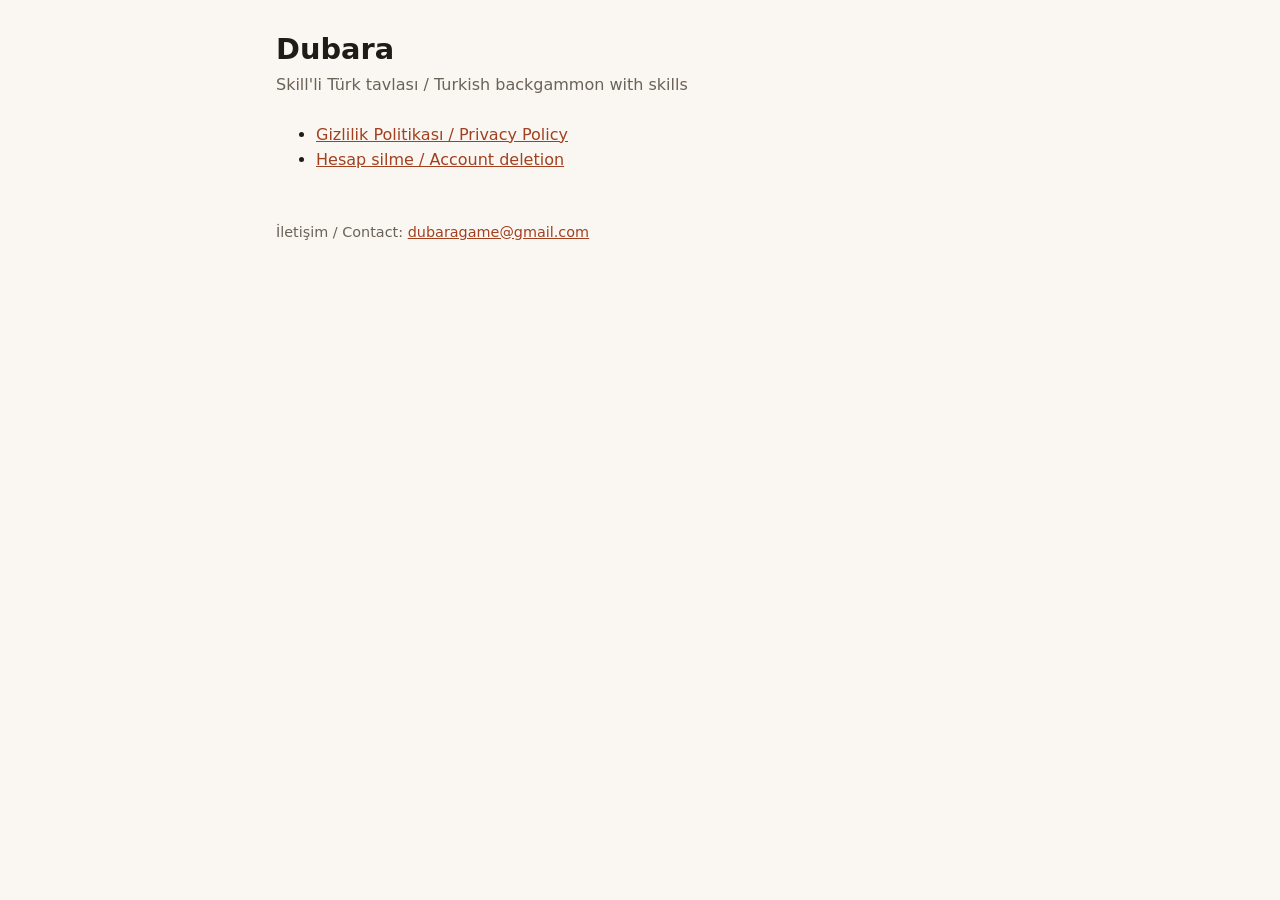
==== index.html @ 26ee56ea "Gizlilik politikası ve hesap silme sayfaları Kaynak: skillli-tavla deposu, docs/yayin/site/  Co-Auth" ====
<!doctype html>
<html lang="tr">
<head>
<meta charset="utf-8">
<meta name="viewport" content="width=device-width, initial-scale=1">
<title>Dubara</title>
<link rel="stylesheet" href="stil.css">
</head>
<body>
<main>
<h1>Dubara</h1>
<p class="tarih">Skill'li Türk tavlası / Turkish backgammon with skills</p>
<ul>
  <li><a href="gizlilik/">Gizlilik Politikası / Privacy Policy</a></li>
  <li><a href="hesap-silme/">Hesap silme / Account deletion</a></li>
</ul>
<footer>İletişim / Contact: <a href="mailto:dubaragame@gmail.com">dubaragame@gmail.com</a></footer>
</main>
</body>
</html>
---- stil.css ----
:root {
  --zemin: #faf7f2;
  --metin: #1f1b16;
  --soluk: #6b6258;
  --cizgi: #e3dbcf;
  --vurgu: #a2401f;
  --tablo: #f2ece3;
}
@media (prefers-color-scheme: dark) {
  :root {
    --zemin: #171411;
    --metin: #ece6dd;
    --soluk: #a89f94;
    --cizgi: #3a332c;
    --vurgu: #e58a62;
    --tablo: #221d18;
  }
}
* { box-sizing: border-box; }
body {
  margin: 0;
  background: var(--zemin);
  color: var(--metin);
  font: 16px/1.6 system-ui, -apple-system, "Segoe UI", Roboto, sans-serif;
}
main { max-width: 760px; margin: 0 auto; padding: 32px 16px 64px; }
h1 { font-size: 1.8rem; line-height: 1.25; margin: 0 0 4px; }
h2 { font-size: 1.15rem; margin: 2em 0 0.5em; }
p, li { overflow-wrap: anywhere; }
a { color: var(--vurgu); }
.tarih { color: var(--soluk); margin: 0 0 24px; }
.dil { display: flex; gap: 12px; margin-bottom: 24px; font-size: 0.95rem; }
.tablo { overflow-x: auto; }
table { border-collapse: collapse; width: 100%; font-size: 0.95rem; }
th, td { text-align: left; vertical-align: top; padding: 8px 10px; border-bottom: 1px solid var(--cizgi); }
th { background: var(--tablo); }
hr { border: 0; border-top: 1px solid var(--cizgi); margin: 56px 0; }
footer { color: var(--soluk); font-size: 0.9rem; margin-top: 48px; }
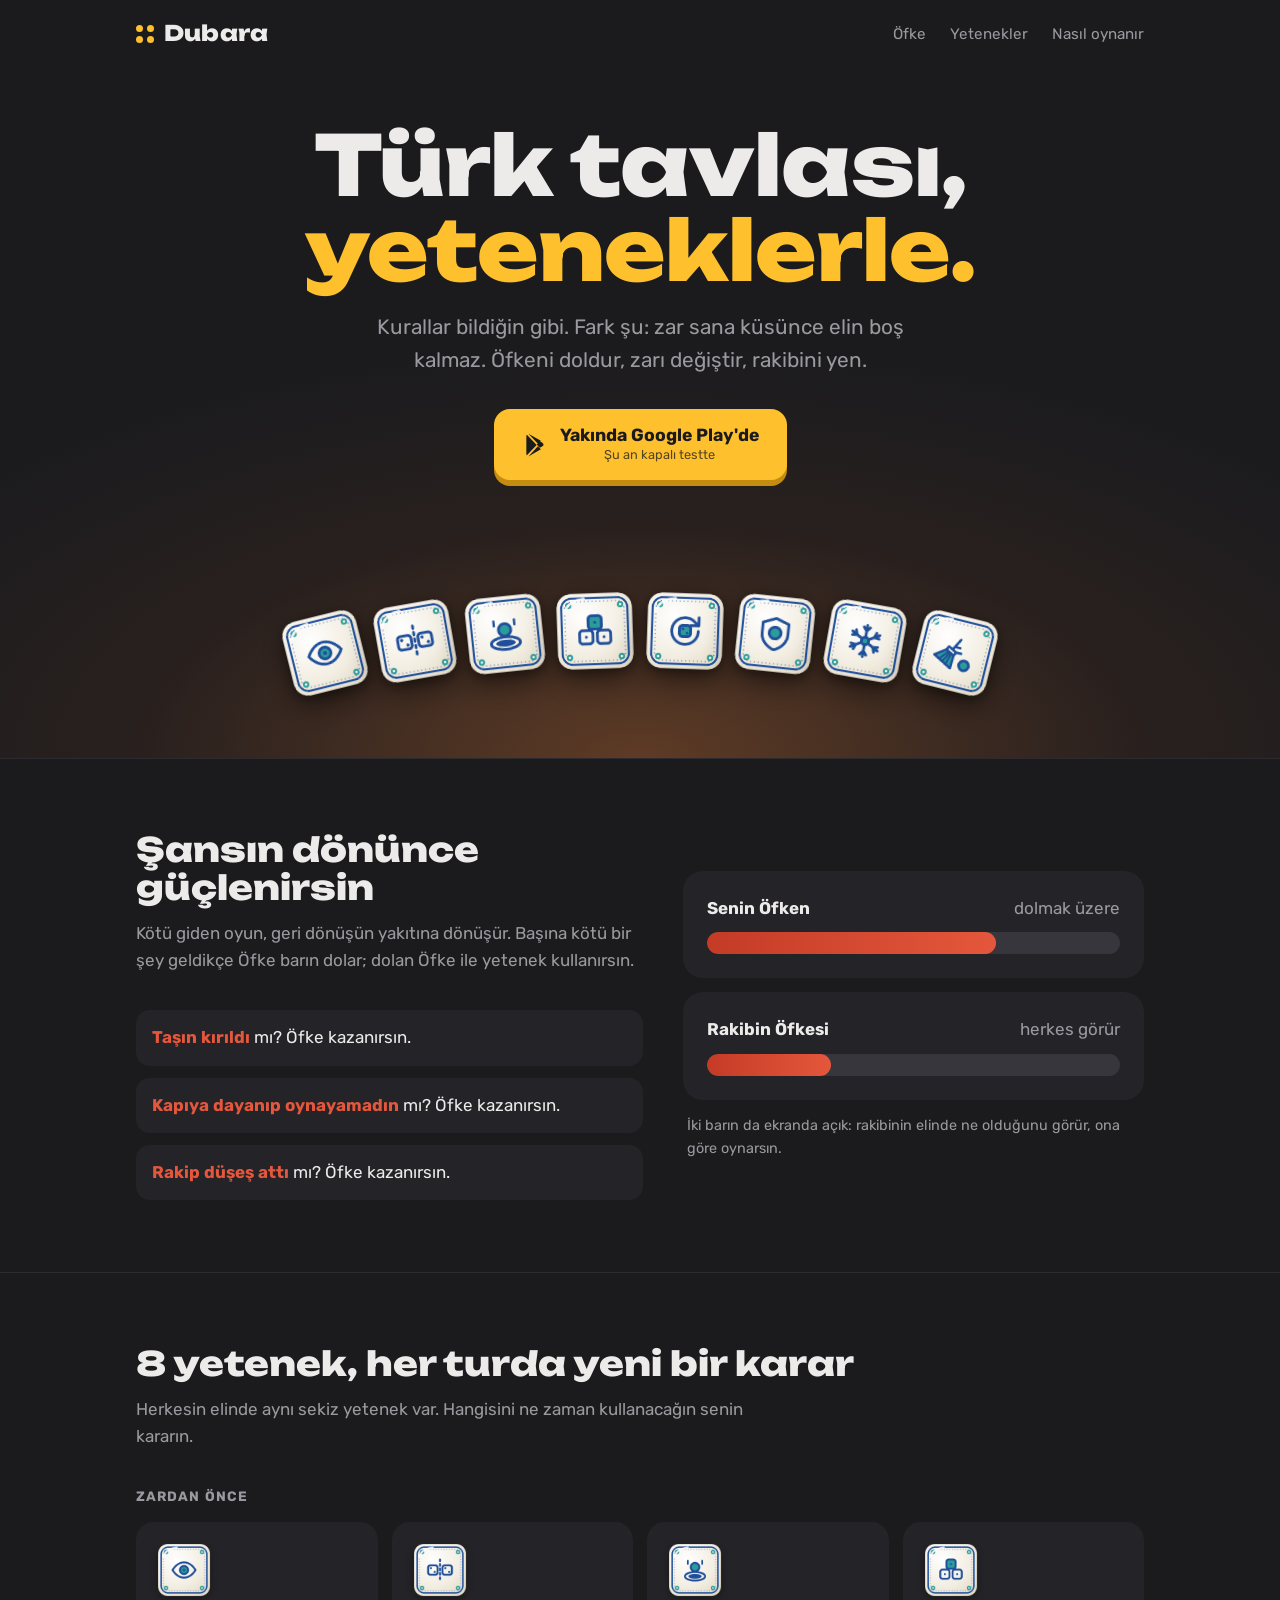
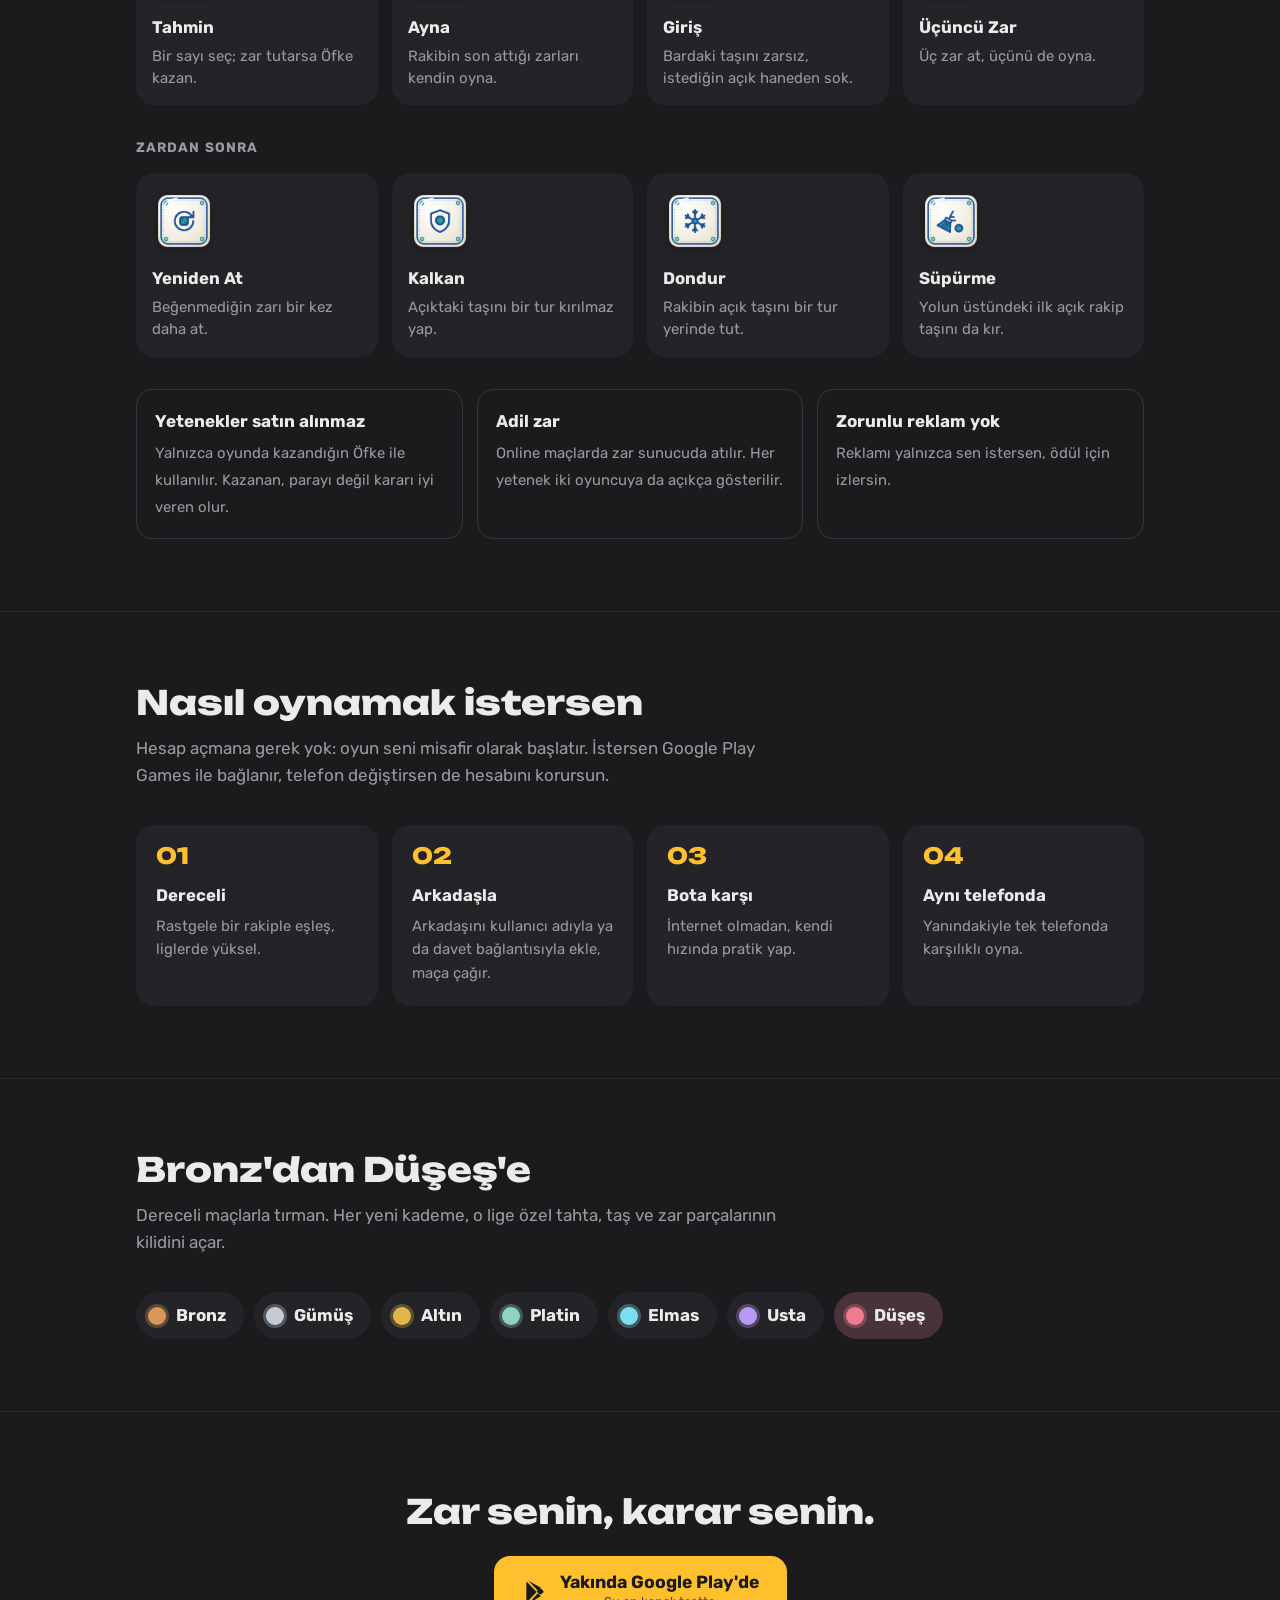
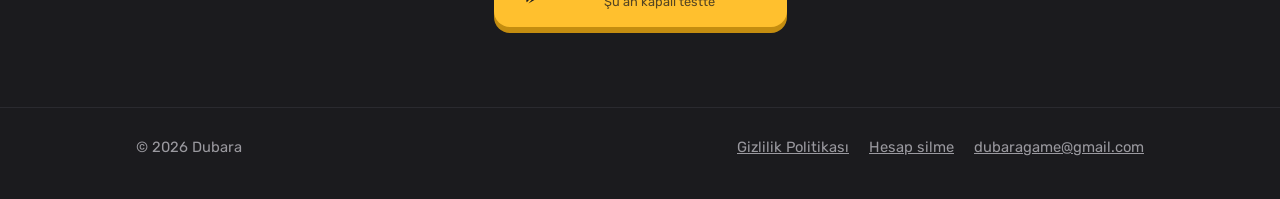
==== commit c53edad9: "Tanıtım sayfası; gizlilik politikası 31 Ekim güncellemesi Co-Authored-By: Claude Opus 5.5 <noreply@a" ====
--- a/index.html
+++ b/index.html
@@ -3,18 +3,158 @@
 <head>
 <meta charset="utf-8">
 <meta name="viewport" content="width=device-width, initial-scale=1">
-<title>Dubara</title>
-<link rel="stylesheet" href="stil.css">
+<title>Dubara: Yetenekli Tavla</title>
+<meta name="description" content="Klasik Türk tavlası, yeteneklerle. Öfkeni doldur, zarı değiştir, rakibini yen. Online Dereceli maçlar, arkadaşla, bota karşı ve aynı telefonda.">
+<meta name="theme-color" content="#1b1b1e">
+<meta property="og:type" content="website">
+<meta property="og:site_name" content="Dubara">
+<meta property="og:title" content="Dubara: Yetenekli Tavla">
+<meta property="og:description" content="Klasik Türk tavlası, yeteneklerle. Öfkeni doldur, zarı değiştir, rakibini yen.">
+<meta property="og:url" content="https://dubaragame.com/">
+<meta property="og:locale" content="tr_TR">
+<link rel="canonical" href="https://dubaragame.com/">
+<link rel="preload" href="yazi/Unbounded-ExtraBold.woff" as="font" type="font/woff" crossorigin>
+<link rel="stylesheet" href="ana.css">
 </head>
 <body>
+
+<header class="kap ust">
+  <a class="marka" href="/"><span class="zar-isareti" aria-hidden="true"><i></i><i></i><i></i><i></i></span>Dubara</a>
+  <nav>
+    <a href="#ofke">Öfke</a>
+    <a href="#yetenekler">Yetenekler</a>
+    <a href="#modlar">Nasıl oynanır</a>
+  </nav>
+</header>
+
 <main>
-<h1>Dubara</h1>
-<p class="tarih">Skill'li Türk tavlası / Turkish backgammon with skills</p>
-<ul>
-  <li><a href="gizlilik/">Gizlilik Politikası / Privacy Policy</a></li>
-  <li><a href="hesap-silme/">Hesap silme / Account deletion</a></li>
-</ul>
-<footer>İletişim / Contact: <a href="mailto:dubaragame@gmail.com">dubaragame@gmail.com</a></footer>
+
+<section class="giris">
+  <div class="kap">
+    <h1>Türk tavlası,<br><span>yeteneklerle.</span></h1>
+    <p class="alt">Kurallar bildiğin gibi. Fark şu: zar sana küsünce elin boş kalmaz. Öfkeni doldur, zarı değiştir, rakibini yen.</p>
+    <a class="play" aria-disabled="true">
+      <svg class="ok" viewBox="0 0 24 24" aria-hidden="true"><path fill="currentColor" d="M4.5 2.6c-.3.3-.5.8-.5 1.4v16c0 .6.2 1.1.5 1.4l9-9.4-9-9.4zm10.2 10.6 2.7 2.8-11.5 6.5 8.8-9.3zm4.5-2.6c.9.5.9 1.9 0 2.4l-2.6 1.5-3-3 3-3 2.6 1.6v.5zM5.9 1.5l11.5 6.5-2.7 2.8-8.8-9.3z"/></svg>
+      <span>Yakında Google Play'de<small>Şu an kapalı testte</small></span>
+    </a>
+    <div class="kartlar" aria-hidden="true">
+      <img src="img/yetenek/guess.png" alt="">
+      <img src="img/yetenek/mirror.png" alt="">
+      <img src="img/yetenek/entry.png" alt="">
+      <img src="img/yetenek/thirdDie.png" alt="">
+      <img src="img/yetenek/reroll.png" alt="">
+      <img src="img/yetenek/shield.png" alt="">
+      <img src="img/yetenek/freeze.png" alt="">
+      <img src="img/yetenek/sweep.png" alt="">
+    </div>
+  </div>
+</section>
+
+<section class="bolum" id="ofke">
+  <div class="kap ofke">
+    <div>
+      <h2>Şansın dönünce güçlenirsin</h2>
+      <p class="aciklama">Kötü giden oyun, geri dönüşün yakıtına dönüşür. Başına kötü bir şey geldikçe Öfke barın dolar; dolan Öfke ile yetenek kullanırsın.</p>
+      <ul>
+        <li><b>Taşın kırıldı</b> mı? Öfke kazanırsın.</li>
+        <li><b>Kapıya dayanıp oynayamadın</b> mı? Öfke kazanırsın.</li>
+        <li><b>Rakip düşeş attı</b> mı? Öfke kazanırsın.</li>
+      </ul>
+    </div>
+    <div>
+      <div class="bar-kutu">
+        <div class="bar-etiket"><span>Senin Öfken</span><span>dolmak üzere</span></div>
+        <div class="bar"><i></i></div>
+      </div>
+      <div class="bar-kutu rakip">
+        <div class="bar-etiket"><span>Rakibin Öfkesi</span><span>herkes görür</span></div>
+        <div class="bar"><i></i></div>
+      </div>
+      <p class="bar-not">İki barın da ekranda açık: rakibinin elinde ne olduğunu görür, ona göre oynarsın.</p>
+    </div>
+  </div>
+</section>
+
+<section class="bolum" id="yetenekler">
+  <div class="kap">
+    <h2>8 yetenek, her turda yeni bir karar</h2>
+    <p class="aciklama">Herkesin elinde aynı sekiz yetenek var. Hangisini ne zaman kullanacağın senin kararın.</p>
+
+    <p class="grup-baslik">Zardan önce</p>
+    <div class="yetenekler">
+      <div class="yetenek"><img src="img/yetenek/guess.png" alt=""><h3>Tahmin</h3><p>Bir sayı seç; zar tutarsa Öfke kazan.</p></div>
+      <div class="yetenek"><img src="img/yetenek/mirror.png" alt=""><h3>Ayna</h3><p>Rakibin son attığı zarları kendin oyna.</p></div>
+      <div class="yetenek"><img src="img/yetenek/entry.png" alt=""><h3>Giriş</h3><p>Bardaki taşını zarsız, istediğin açık haneden sok.</p></div>
+      <div class="yetenek"><img src="img/yetenek/thirdDie.png" alt=""><h3>Üçüncü Zar</h3><p>Üç zar at, üçünü de oyna.</p></div>
+    </div>
+
+    <p class="grup-baslik">Zardan sonra</p>
+    <div class="yetenekler">
+      <div class="yetenek"><img src="img/yetenek/reroll.png" alt=""><h3>Yeniden At</h3><p>Beğenmediğin zarı bir kez daha at.</p></div>
+      <div class="yetenek"><img src="img/yetenek/shield.png" alt=""><h3>Kalkan</h3><p>Açıktaki taşını bir tur kırılmaz yap.</p></div>
+      <div class="yetenek"><img src="img/yetenek/freeze.png" alt=""><h3>Dondur</h3><p>Rakibin açık taşını bir tur yerinde tut.</p></div>
+      <div class="yetenek"><img src="img/yetenek/sweep.png" alt=""><h3>Süpürme</h3><p>Yolun üstündeki ilk açık rakip taşını da kır.</p></div>
+    </div>
+
+    <div class="adil">
+      <div><b>Yetenekler satın alınmaz</b><span>Yalnızca oyunda kazandığın Öfke ile kullanılır. Kazanan, parayı değil kararı iyi veren olur.</span></div>
+      <div><b>Adil zar</b><span>Online maçlarda zar sunucuda atılır. Her yetenek iki oyuncuya da açıkça gösterilir.</span></div>
+      <div><b>Zorunlu reklam yok</b><span>Reklamı yalnızca sen istersen, ödül için izlersin.</span></div>
+    </div>
+  </div>
+</section>
+
+<section class="bolum" id="modlar">
+  <div class="kap">
+    <h2>Nasıl oynamak istersen</h2>
+    <p class="aciklama">Hesap açmana gerek yok: oyun seni misafir olarak başlatır. İstersen Google Play Games ile bağlanır, telefon değiştirsen de hesabını korursun.</p>
+    <div class="modlar">
+      <div class="mod"><div class="sembol">01</div><h3>Dereceli</h3><p>Rastgele bir rakiple eşleş, liglerde yüksel.</p></div>
+      <div class="mod"><div class="sembol">02</div><h3>Arkadaşla</h3><p>Arkadaşını kullanıcı adıyla ya da davet bağlantısıyla ekle, maça çağır.</p></div>
+      <div class="mod"><div class="sembol">03</div><h3>Bota karşı</h3><p>İnternet olmadan, kendi hızında pratik yap.</p></div>
+      <div class="mod"><div class="sembol">04</div><h3>Aynı telefonda</h3><p>Yanındakiyle tek telefonda karşılıklı oyna.</p></div>
+    </div>
+  </div>
+</section>
+
+<section class="bolum" id="ligler">
+  <div class="kap">
+    <h2>Bronz'dan Düşeş'e</h2>
+    <p class="aciklama">Dereceli maçlarla tırman. Her yeni kademe, o lige özel tahta, taş ve zar parçalarının kilidini açar.</p>
+    <div class="ligler">
+      <span class="lig" style="--c:#d9955a"><i></i>Bronz</span>
+      <span class="lig" style="--c:#c3ccd6"><i></i>Gümüş</span>
+      <span class="lig" style="--c:#e2b54a"><i></i>Altın</span>
+      <span class="lig" style="--c:#8fd3c0"><i></i>Platin</span>
+      <span class="lig" style="--c:#7fdcf0"><i></i>Elmas</span>
+      <span class="lig" style="--c:#b99af2"><i></i>Usta</span>
+      <span class="lig zirve" style="--c:#f07a8e"><i></i>Düşeş</span>
+    </div>
+  </div>
+</section>
+
+<section class="son">
+  <div class="kap">
+    <h2>Zar senin, karar senin.</h2>
+    <a class="play" aria-disabled="true">
+      <svg class="ok" viewBox="0 0 24 24" aria-hidden="true"><path fill="currentColor" d="M4.5 2.6c-.3.3-.5.8-.5 1.4v16c0 .6.2 1.1.5 1.4l9-9.4-9-9.4zm10.2 10.6 2.7 2.8-11.5 6.5 8.8-9.3zm4.5-2.6c.9.5.9 1.9 0 2.4l-2.6 1.5-3-3 3-3 2.6 1.6v.5zM5.9 1.5l11.5 6.5-2.7 2.8-8.8-9.3z"/></svg>
+      <span>Yakında Google Play'de<small>Şu an kapalı testte</small></span>
+    </a>
+  </div>
+</section>
+
 </main>
+
+<footer class="alt-bilgi">
+  <div class="kap">
+    <span>© 2026 Dubara</span>
+    <nav>
+      <a href="gizlilik/">Gizlilik Politikası</a>
+      <a href="hesap-silme/">Hesap silme</a>
+      <a href="mailto:dubaragame@gmail.com">dubaragame@gmail.com</a>
+    </nav>
+  </div>
+</footer>
+
 </body>
 </html>
--- a/ana.css
+++ b/ana.css
@@ -0,0 +1,167 @@
+/* Tanıtım sayfası. Renkler oyunun koyu temasından (client/Assets/Scripts/View/Theme.cs). */
+@font-face { font-family: "Rubik"; src: url("yazi/Rubik-Regular.woff") format("woff"); font-weight: 400; font-display: swap; }
+@font-face { font-family: "Rubik"; src: url("yazi/Rubik-Bold.woff") format("woff"); font-weight: 700; font-display: swap; }
+@font-face { font-family: "Unbounded"; src: url("yazi/Unbounded-ExtraBold.woff") format("woff"); font-weight: 800; font-display: swap; }
+
+:root {
+  --zemin: #1b1b1e;
+  --panel: #242428;
+  --panel-ust: #2e2e33;
+  --metin: #ecebea;
+  --soluk: #9a999f;
+  --sari: #ffc02e;
+  --sari-koyu: #1b1b1e;
+  --ofke: #e4573c;
+  --ofke-sicak: #c43b26;
+  --ofke-bos: #36363c;
+  --halka: #2fb0aa;
+  --masa: #6b3a1f;
+  color-scheme: dark;
+}
+
+* { box-sizing: border-box; }
+html { -webkit-text-size-adjust: 100%; }
+body {
+  margin: 0;
+  background: var(--zemin);
+  color: var(--metin);
+  font: 17px/1.6 "Rubik", system-ui, -apple-system, "Segoe UI", Roboto, sans-serif;
+}
+img { max-width: 100%; display: block; }
+a { color: var(--sari); }
+
+.kap { max-width: 1040px; margin: 0 auto; padding: 0 16px; }
+
+/* Üst şerit */
+.ust { display: flex; align-items: center; justify-content: space-between; padding-top: 20px; padding-bottom: 20px; }
+.marka { display: flex; align-items: center; gap: 10px; color: var(--metin); text-decoration: none;
+  font: 800 1.35rem/1 "Unbounded", sans-serif; letter-spacing: 0.01em; }
+.zar-isareti { display: grid; grid-template-columns: repeat(2, 7px); gap: 4px; }
+.zar-isareti i { width: 7px; height: 7px; border-radius: 50%; background: var(--sari); }
+.ust nav a { color: var(--soluk); text-decoration: none; font-size: 0.95rem; margin-left: 20px; }
+.ust nav a:hover { color: var(--metin); }
+
+/* Giriş */
+.giris {
+  position: relative;
+  padding: 56px 0 72px;
+  text-align: center;
+  overflow: hidden;
+}
+.giris::before {
+  content: "";
+  position: absolute; inset: auto -20% -60% -20%; height: 120%;
+  background: radial-gradient(closest-side, rgba(176, 98, 46, 0.45), rgba(107, 58, 31, 0.18) 55%, transparent);
+  pointer-events: none;
+}
+.giris > * { position: relative; }
+.giris h1 {
+  font: 800 clamp(2.6rem, 9vw, 5.2rem)/1.02 "Unbounded", sans-serif;
+  margin: 0 0 18px;
+  letter-spacing: -0.01em;
+}
+.giris h1 span { color: var(--sari); }
+.giris .alt { font-size: clamp(1.05rem, 2.6vw, 1.3rem); color: var(--soluk); max-width: 560px; margin: 0 auto 32px; }
+
+.play {
+  display: inline-flex; align-items: center; gap: 12px;
+  background: var(--sari); color: var(--sari-koyu);
+  font: 700 1.1rem/1 "Rubik", sans-serif;
+  padding: 18px 28px; border-radius: 16px;
+  text-decoration: none;
+  box-shadow: 0 6px 0 #c48d10;
+}
+.play[aria-disabled="true"] { cursor: default; }
+.play small { display: block; font-weight: 400; font-size: 0.8rem; opacity: 0.75; margin-top: 4px; }
+.play .ok { width: 26px; height: 26px; flex: none; }
+
+.kartlar {
+  display: flex; justify-content: center; align-items: flex-end;
+  margin: 56px auto 0; max-width: 820px; height: 150px;
+}
+.kartlar img {
+  width: 110px; margin: 0 -10px;
+  filter: drop-shadow(0 10px 14px rgba(0, 0, 0, 0.45));
+  transform: translateY(var(--y, 0)) rotate(var(--r, 0deg));
+}
+.kartlar img:nth-child(1) { --r: -14deg; --y: 22px; }
+.kartlar img:nth-child(2) { --r: -10deg; --y: 10px; }
+.kartlar img:nth-child(3) { --r: -6deg;  --y: 3px; }
+.kartlar img:nth-child(4) { --r: -2deg;  --y: 0; }
+.kartlar img:nth-child(5) { --r: 2deg;   --y: 0; }
+.kartlar img:nth-child(6) { --r: 6deg;   --y: 3px; }
+.kartlar img:nth-child(7) { --r: 10deg;  --y: 10px; }
+.kartlar img:nth-child(8) { --r: 14deg;  --y: 22px; }
+
+/* Bölümler */
+section.bolum { padding: 72px 0; border-top: 1px solid #2a2a2f; }
+.bolum h2 { font: 800 clamp(1.5rem, 4vw, 2.1rem)/1.15 "Unbounded", sans-serif; margin: 0 0 12px; }
+.bolum .aciklama { color: var(--soluk); max-width: 640px; margin: 0 0 36px; }
+
+/* Öfke */
+.ofke { display: grid; grid-template-columns: 1.1fr 1fr; gap: 40px; align-items: center; }
+.ofke ul { list-style: none; padding: 0; margin: 0; display: grid; gap: 12px; }
+.ofke li { background: var(--panel); border-radius: 14px; padding: 14px 16px; }
+.ofke li b { color: var(--ofke); }
+.bar-kutu { background: var(--panel); border-radius: 20px; padding: 24px; }
+.bar-etiket { display: flex; justify-content: space-between; font-weight: 700; margin-bottom: 10px; }
+.bar-etiket span:last-child { color: var(--soluk); font-weight: 400; }
+.bar { height: 22px; border-radius: 11px; background: var(--ofke-bos); overflow: hidden; }
+.bar i { display: block; height: 100%; width: 70%; border-radius: 11px;
+  background: linear-gradient(90deg, var(--ofke-sicak), var(--ofke)); }
+.bar-kutu + .bar-kutu { margin-top: 14px; }
+.bar-kutu.rakip .bar i { width: 30%; }
+.bar-not { color: var(--soluk); font-size: 0.9rem; margin: 14px 4px 0; }
+
+/* Yetenekler */
+.grup-baslik { color: var(--soluk); font-size: 0.85rem; letter-spacing: 0.08em; text-transform: uppercase; margin: 0 0 14px; font-weight: 700; }
+.yetenekler { display: grid; grid-template-columns: repeat(4, 1fr); gap: 14px; margin-bottom: 32px; }
+.yetenek { background: var(--panel); border-radius: 18px; padding: 16px; }
+.yetenek img { width: 76px; margin: -6px 0 6px -6px; }
+.yetenek h3 { margin: 0 0 4px; font-size: 1.05rem; }
+.yetenek p { margin: 0; color: var(--soluk); font-size: 0.93rem; line-height: 1.5; }
+
+.adil { display: grid; grid-template-columns: repeat(3, 1fr); gap: 14px; }
+.adil div { border: 1px solid #34343a; border-radius: 16px; padding: 18px; }
+.adil b { display: block; margin-bottom: 4px; }
+.adil span { color: var(--soluk); font-size: 0.93rem; }
+
+/* Modlar */
+.modlar { display: grid; grid-template-columns: repeat(4, 1fr); gap: 14px; }
+.mod { background: var(--panel); border-radius: 18px; padding: 20px; }
+.mod h3 { margin: 0 0 6px; font-size: 1.05rem; }
+.mod p { margin: 0; color: var(--soluk); font-size: 0.93rem; }
+.mod .sembol { font: 800 1.4rem/1 "Unbounded", sans-serif; color: var(--sari); margin-bottom: 14px; }
+
+/* Ligler */
+.ligler { display: flex; flex-wrap: wrap; gap: 10px; }
+.lig { display: flex; align-items: center; gap: 10px; background: var(--panel); border-radius: 999px; padding: 10px 18px 10px 12px; font-weight: 700; }
+.lig i { width: 18px; height: 18px; border-radius: 50%; background: var(--c); box-shadow: 0 0 0 3px color-mix(in srgb, var(--c) 30%, transparent); }
+.lig.zirve { background: color-mix(in srgb, var(--c) 18%, var(--panel)); }
+.ok-ayrac { color: var(--soluk); align-self: center; }
+
+/* Son çağrı ve alt bilgi */
+.son { text-align: center; padding: 80px 0; border-top: 1px solid #2a2a2f; }
+.son h2 { font: 800 clamp(1.5rem, 4vw, 2.1rem)/1.2 "Unbounded", sans-serif; margin: 0 0 24px; }
+footer.alt-bilgi { border-top: 1px solid #2a2a2f; padding: 28px 0 40px; color: var(--soluk); font-size: 0.92rem; }
+footer.alt-bilgi .kap { display: flex; flex-wrap: wrap; gap: 12px 24px; justify-content: space-between; }
+footer.alt-bilgi nav { display: flex; flex-wrap: wrap; gap: 8px 20px; }
+footer.alt-bilgi a { color: var(--soluk); }
+footer.alt-bilgi a:hover { color: var(--metin); }
+
+@media (max-width: 860px) {
+  .ofke { grid-template-columns: 1fr; }
+  .yetenekler, .modlar { grid-template-columns: repeat(2, 1fr); }
+  .adil { grid-template-columns: 1fr; }
+}
+@media (max-width: 560px) {
+  .ust nav { display: none; }
+  .giris { padding: 32px 0 48px; }
+  .kartlar { height: auto; flex-wrap: wrap; gap: 6px; margin-top: 40px; }
+  .kartlar img { width: 22%; margin: 0; transform: none; }
+  .yetenek img { width: 60px; }
+  section.bolum { padding: 52px 0; }
+}
+@media (max-width: 380px) {
+  .yetenekler, .modlar { grid-template-columns: 1fr; }
+}
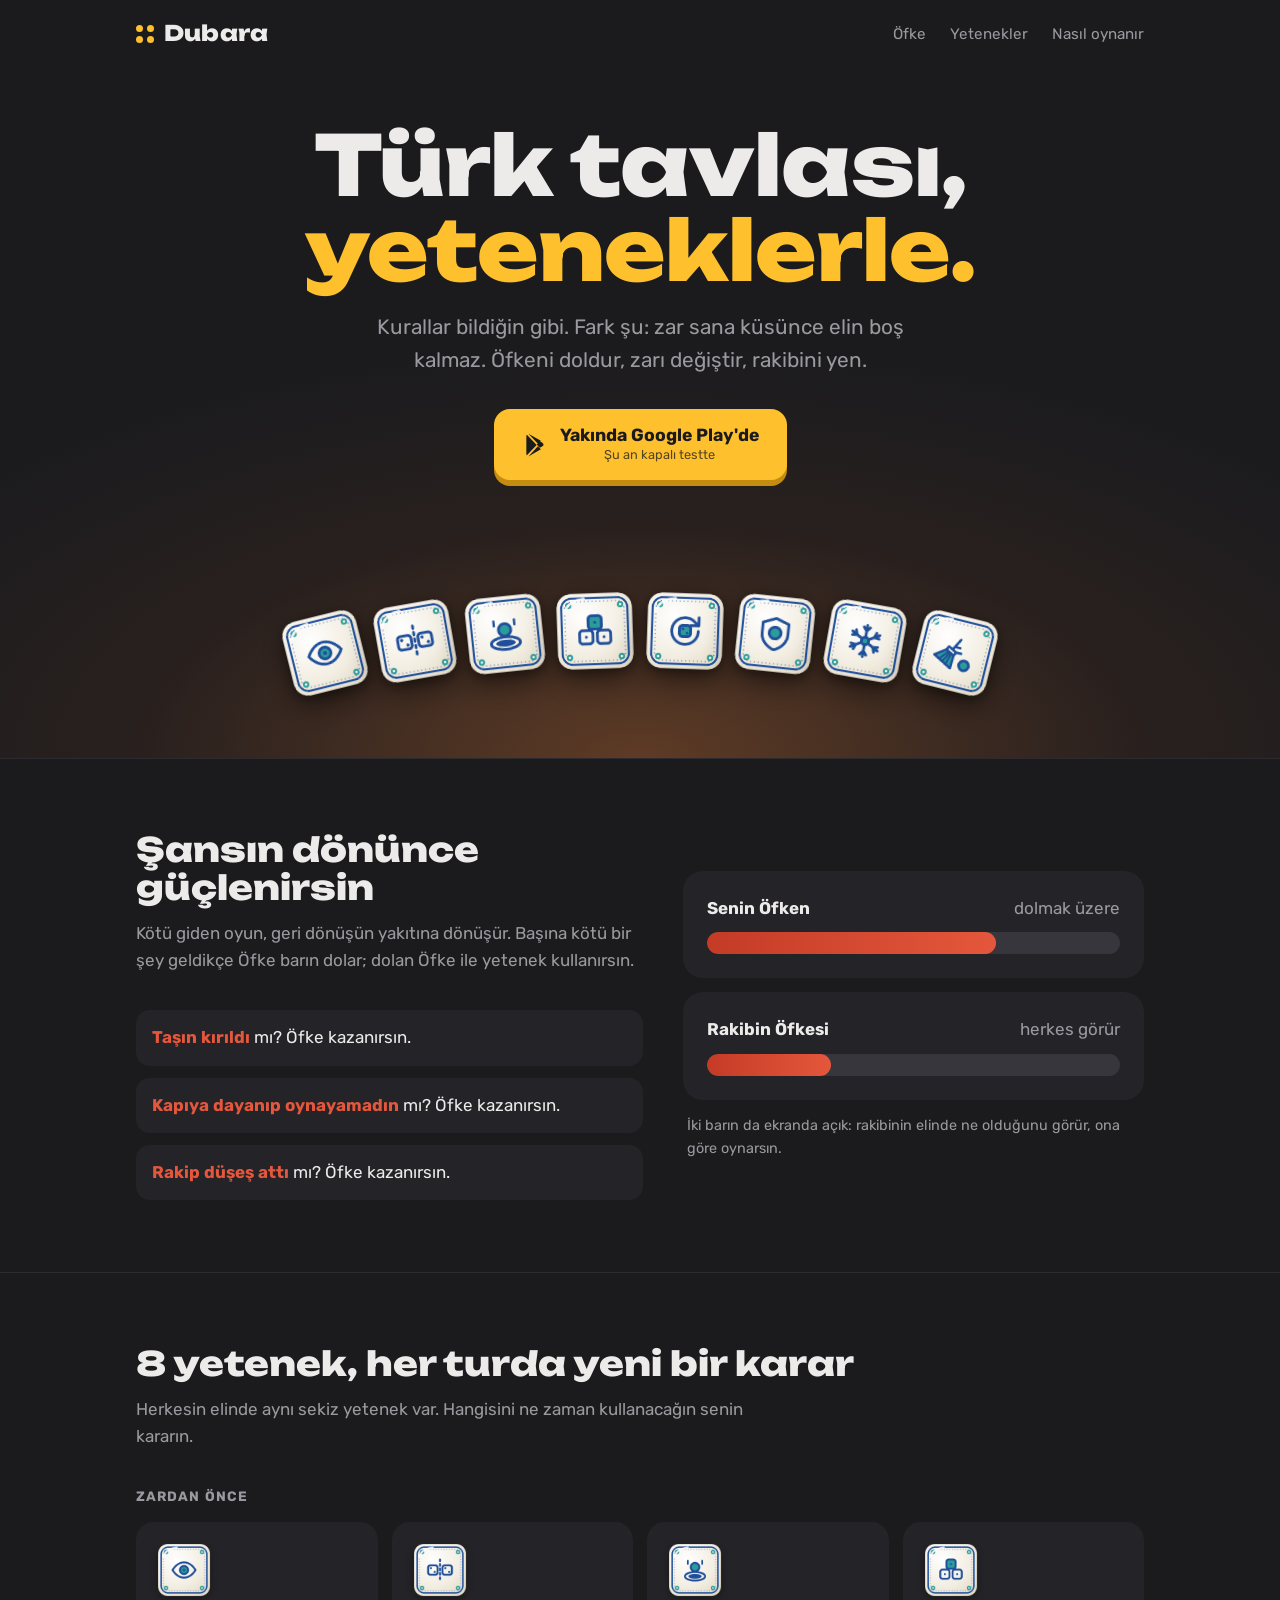
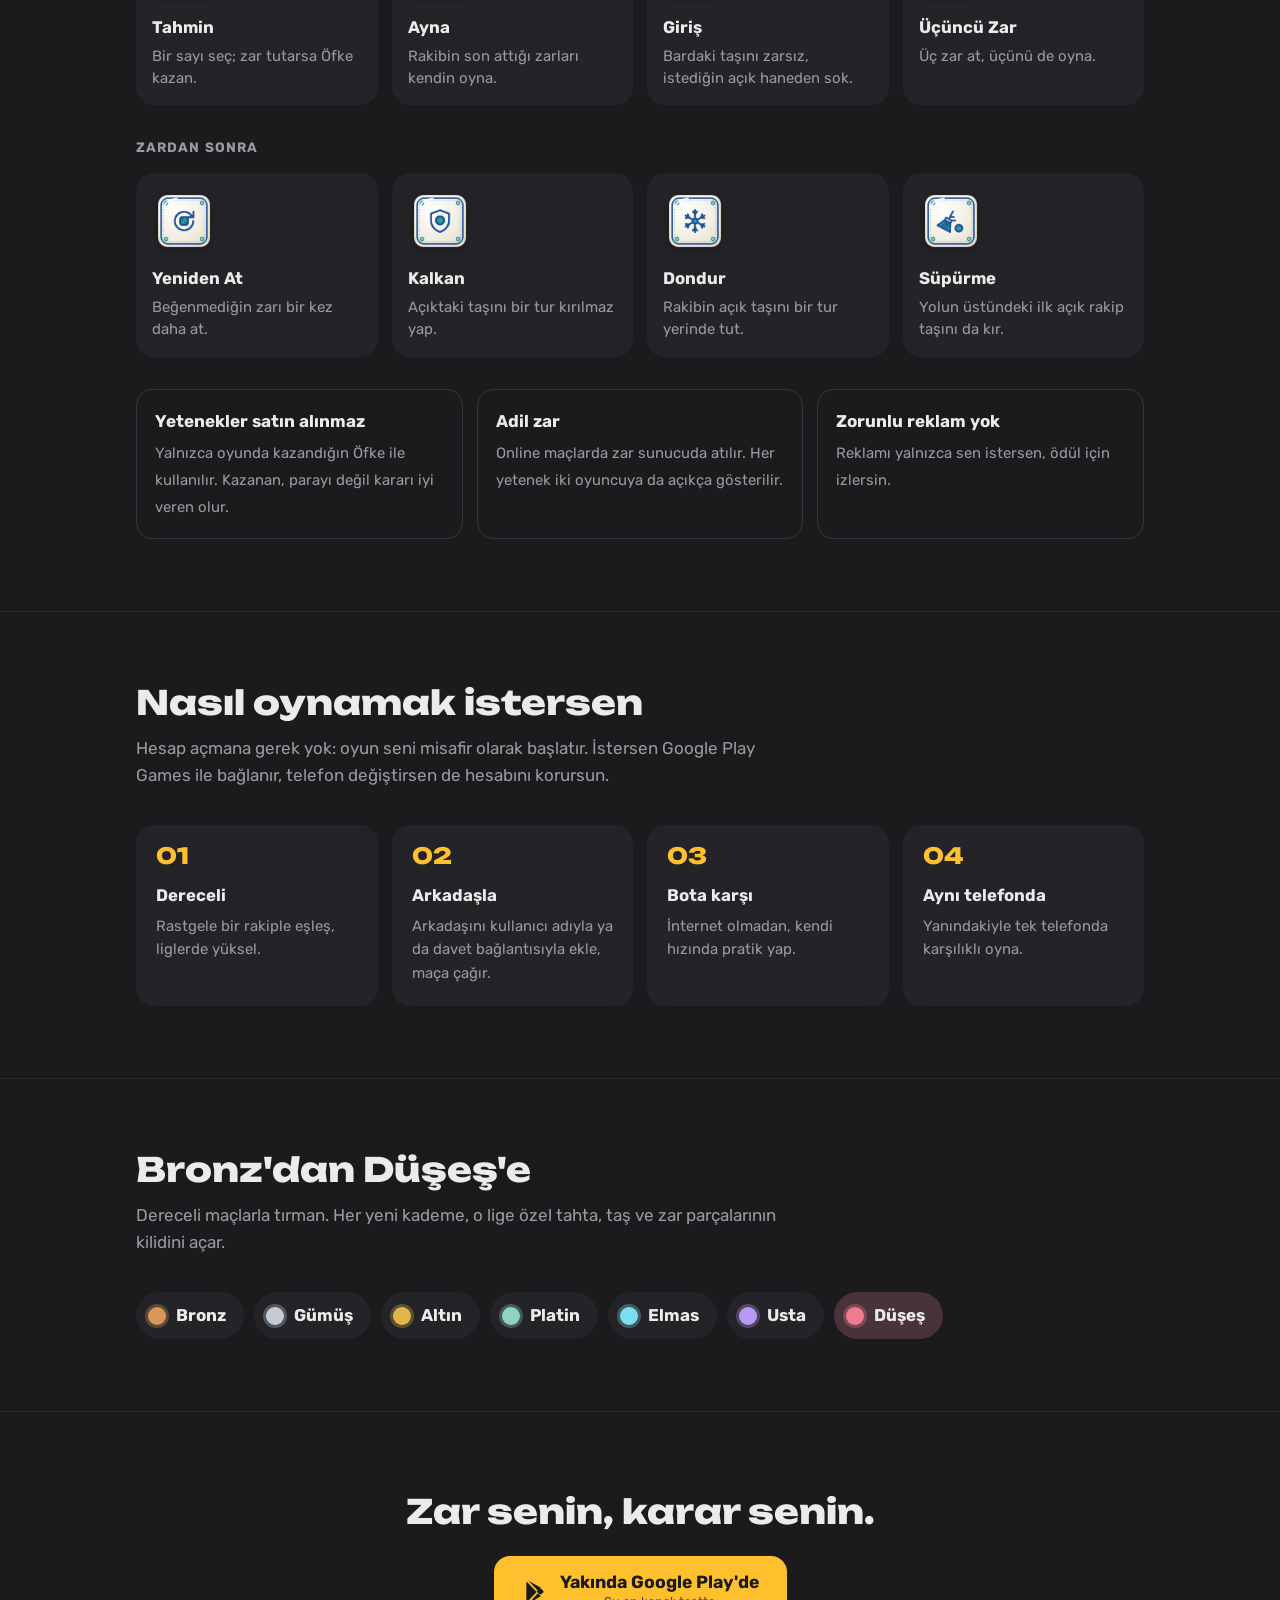
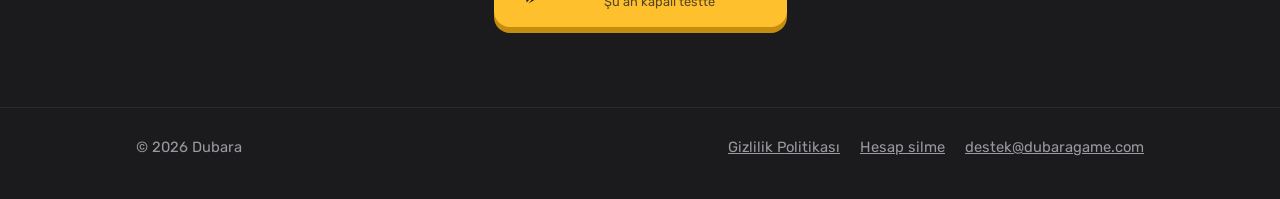
==== commit 0b4c0b3c: "İletişim destek@dubaragame.com; politikada e-posta ve site hizmet sağlayıcıları Co-Authored-By: Clau" ====
--- a/index.html
+++ b/index.html
@@ -151,7 +151,7 @@
     <nav>
       <a href="gizlilik/">Gizlilik Politikası</a>
       <a href="hesap-silme/">Hesap silme</a>
-      <a href="mailto:dubaragame@gmail.com">dubaragame@gmail.com</a>
+      <a href="mailto:destek@dubaragame.com">destek@dubaragame.com</a>
     </nav>
   </div>
 </footer>
